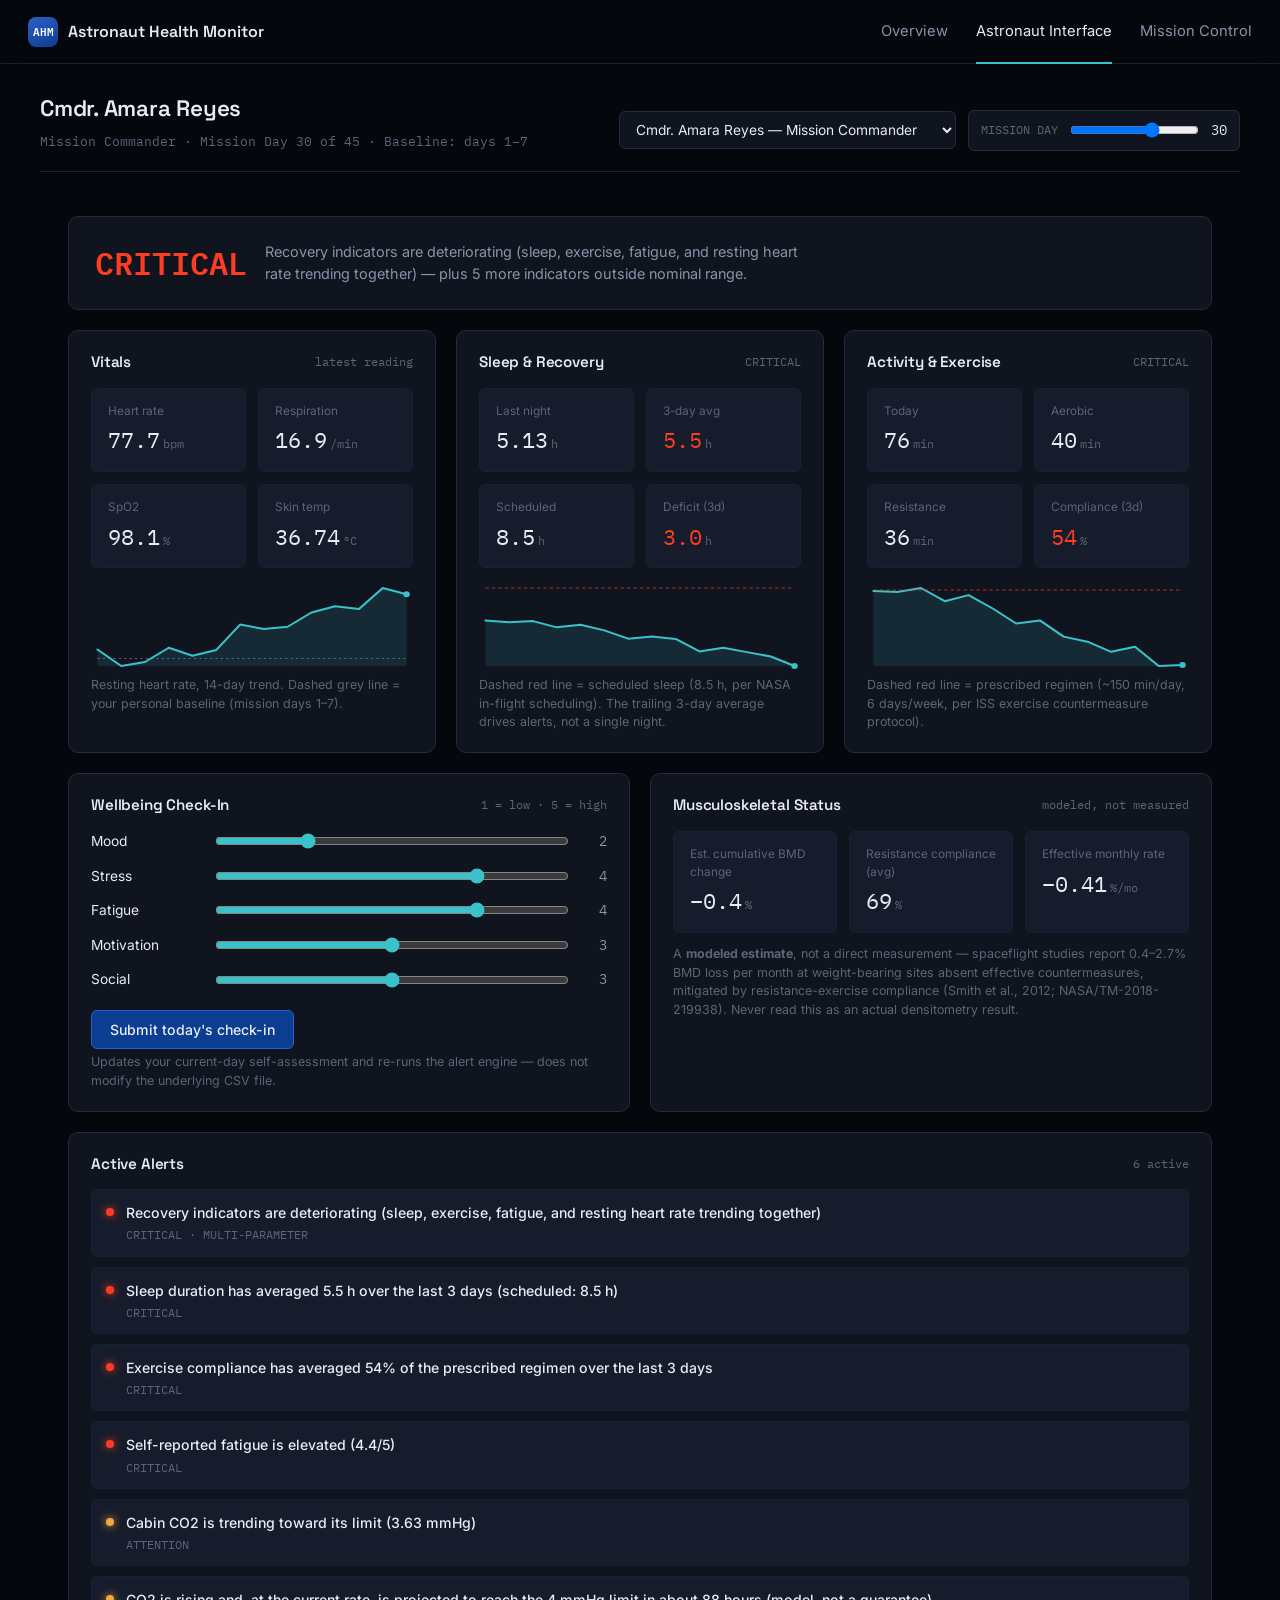
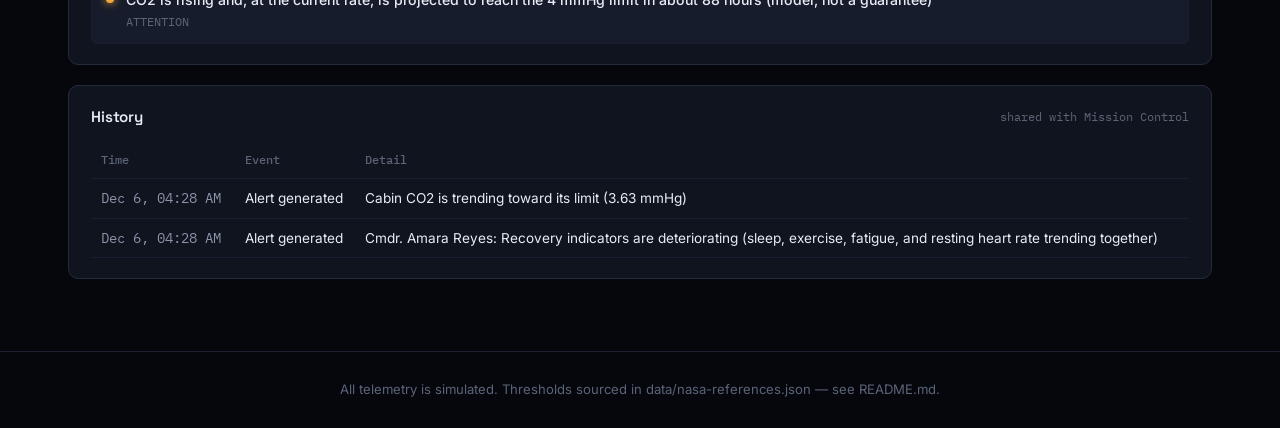
==== console.html @ 50127051 "initial commit" ====
<!DOCTYPE html>
<html lang="en">
<head>
<meta charset="UTF-8" />
<meta name="viewport" content="width=device-width, initial-scale=1.0" />
<title>Astronaut Health Monitor — Console</title>
<link rel="stylesheet" href="assets/css/theme.css" />
<link rel="stylesheet" href="assets/css/pages.css" />
<style>
  .app-view { display: none; }
  .app-view.is-active { display: block; }
</style>
</head>
<body>

<nav class="site-nav">
  <div class="site-nav__brand">
    <span class="site-nav__mark">AHM</span>
    <span>Astronaut Health Monitor</span>
  </div>
  <button class="site-nav__toggle" aria-label="Toggle menu">
    <span></span><span></span><span></span>
  </button>
  <div class="site-nav__links">
    <a href="index.html" data-page="home">Overview</a>
    <a href="#astronaut" data-page="astronaut" data-view="astronaut">Astronaut Interface</a>
    <a href="#mission-control" data-page="mission-control" data-view="mission-control">Mission Control</a>
  </div>
</nav>

<!-- ==================================================================
     ASTRONAUT VIEW
     ================================================================== -->
<div id="view-astronaut" class="app-view">

  <header class="dash-header">
    <div class="dash-titlebar">
      <div>
        <h1 id="a-title">Astronaut Dashboard</h1>
        <div class="subtitle" id="a-subtitle">Loading telemetry…</div>
      </div>
      <div class="dash-controls">
        <select id="a-crew-select" class="select" aria-label="Select crew member"></select>
        <label class="select" style="display:flex; align-items:center; gap:10px;">
          <span class="mono" style="font-size:0.76rem; color:var(--text-faint);">MISSION DAY</span>
          <input type="range" id="a-day-slider" min="1" max="45" value="30" />
          <span class="mono" id="a-day-value" style="min-width:2ch;">30</span>
        </label>
      </div>
    </div>
  </header>

  <main class="dash-body">
    <div id="a-incoming-message-slot"></div>

    <div class="panel status-banner" id="a-status-banner">
      <div><div class="status-banner__code" id="a-status-code">—</div></div>
      <div class="status-banner__desc" id="a-status-desc">Loading…</div>
    </div>

    <div class="grid-3">
      <div class="panel card">
        <div class="card__head"><h3>Vitals</h3><span class="hint">latest reading</span></div>
        <div class="metric-grid" id="a-vitals-grid"></div>
        <div class="chart-wrap" id="a-hr-chart" style="margin-top:14px;"></div>
        <div class="footnote">Resting heart rate, 14-day trend. Dashed grey line = your personal baseline (mission days 1–7).</div>
      </div>

      <div class="panel card">
        <div class="card__head"><h3>Sleep &amp; Recovery</h3><span class="hint" id="a-sleep-hint"></span></div>
        <div class="metric-grid" id="a-sleep-grid"></div>
        <div class="chart-wrap" id="a-sleep-chart" style="margin-top:14px;"></div>
        <div class="footnote" id="a-sleep-footnote"></div>
      </div>

      <div class="panel card">
        <div class="card__head"><h3>Activity &amp; Exercise</h3><span class="hint" id="a-exercise-hint"></span></div>
        <div class="metric-grid" id="a-exercise-grid"></div>
        <div class="chart-wrap" id="a-exercise-chart" style="margin-top:14px;"></div>
        <div class="footnote" id="a-exercise-footnote"></div>
      </div>
    </div>

    <div class="grid-2">
      <div class="panel card">
        <div class="card__head"><h3>Wellbeing Check-In</h3><span class="hint">1 = low · 5 = high</span></div>
        <div id="a-wellbeing-sliders"></div>
        <button class="btn btn--primary" id="a-submit-wellbeing" style="margin-top:6px;">Submit today's check-in</button>
        <div class="footnote">Updates your current-day self-assessment and re-runs the alert engine — does not modify the underlying CSV file.</div>
      </div>

      <div class="panel card">
        <div class="card__head"><h3>Musculoskeletal Status</h3><span class="hint">modeled, not measured</span></div>
        <div id="a-musculoskeletal-panel"></div>
      </div>
    </div>

    <div class="panel card">
      <div class="card__head"><h3>Active Alerts</h3><span class="hint" id="a-alerts-hint"></span></div>
      <div class="alert-list" id="a-alerts-list"></div>
    </div>

    <div class="panel card">
      <div class="card__head"><h3>History</h3><span class="hint">shared with Mission Control</span></div>
      <div style="overflow-x:auto;">
        <table class="log-table" id="a-history">
          <thead><tr><th>Time</th><th>Event</th><th>Detail</th></tr></thead>
          <tbody></tbody>
        </table>
      </div>
    </div>
  </main>
</div>

<!-- ==================================================================
     MISSION CONTROL VIEW
     ================================================================== -->
<div id="view-mission-control" class="app-view">

  <header class="dash-header">
    <div class="dash-titlebar">
      <div>
        <h1>Mission Control</h1>
        <div class="subtitle" id="m-subtitle">Loading telemetry…</div>
      </div>
      <div class="dash-controls">
        <label class="select" style="display:flex; align-items:center; gap:10px;">
          <span class="mono" style="font-size:0.76rem; color:var(--text-faint);">MISSION DAY</span>
          <input type="range" id="m-day-slider" min="1" max="45" value="30" />
          <span class="mono" id="m-day-value" style="min-width:2ch;">30</span>
        </label>
      </div>
    </div>
  </header>

  <main class="dash-body">
    <div class="panel status-banner" id="m-status-banner">
      <div><div class="status-banner__code" id="m-status-code">—</div></div>
      <div class="status-banner__desc" id="m-status-desc">Loading…</div>
    </div>

    <div class="grid-2">
      <div class="panel card">
        <div class="card__head"><h3>Crew Status</h3><span class="hint">tap to inspect</span></div>
        <div class="crew-roster" id="m-crew-roster"></div>
      </div>

      <div class="panel card">
        <div class="card__head"><h3>Life Support &amp; Environment</h3><span class="hint">station-wide</span></div>
        <div class="metric-grid" id="m-env-grid"></div>
        <div class="chart-wrap" id="m-co2-chart" style="margin-top:14px;"></div>
        <div class="footnote" id="m-env-footnote"></div>
      </div>
    </div>

    <div class="panel card">
      <div class="card__head">
        <h3 id="m-crew-detail-name">Crew detail</h3>
        <span class="hint" id="m-crew-detail-role"></span>
      </div>
      <div class="grid-3" id="m-crew-detail-grids"></div>
    </div>

    <div class="grid-2">
      <div class="panel card">
        <div class="card__head"><h3>Active Alerts</h3><span class="hint" id="m-alerts-hint"></span></div>
        <div class="alert-list" id="m-alerts-list"></div>
      </div>

      <div class="panel card composer">
        <div class="card__head"><h3>Send Recommendation</h3><span class="hint">to selected crew member</span></div>
        <div class="template-row" id="m-template-chips"></div>
        <textarea id="m-message-text" placeholder="Recommended action…"></textarea>
        <button class="btn btn--primary" id="m-send-message" style="margin-top:12px;">Send to astronaut</button>
        <div class="footnote">Recorded in History and delivered to the astronaut's dashboard for acknowledgement.</div>
      </div>
    </div>

    <div class="panel card">
      <div class="card__head"><h3>Mission History</h3><span class="hint">all crew &amp; environment events</span></div>
      <div style="overflow-x:auto;">
        <table class="log-table" id="m-history">
          <thead><tr><th>Time</th><th>Event</th><th>Detail</th></tr></thead>
          <tbody></tbody>
        </table>
      </div>
    </div>
  </main>
</div>

<footer class="site-footer">
  All telemetry is simulated. Thresholds sourced in data/nasa-references.json — see README.md.
</footer>

<script src="data/data.js"></script>
<script src="assets/js/common.js"></script>
<script src="assets/js/charts.js"></script>
<script src="assets/js/app.js"></script>
</body>
</html>
---- assets/css/theme.css ----
/* ==========================================================================
   theme.css — shared design tokens, base elements, and the site nav.
   Loaded on every page. Page-specific layout lives in pages.css.
   ========================================================================== */

@import url('https://fonts.googleapis.com/css2?family=Space+Grotesk:wght@400;500;600;700&family=IBM+Plex+Mono:wght@400;500;600&family=Inter:wght@400;500;600&display=swap');

:root {
  /* Surfaces */
  --bg: #05070d;
  --bg-hero: radial-gradient(ellipse 120% 80% at 50% -20%, #0b1530 0%, #05070d 55%);
  --panel: #10141f;
  --panel-alt: #161c2b;
  --panel-raised: #1b2233;
  --border: #232b3d;
  --border-soft: #1a2032;

  /* Text */
  --text: #e7ecf5;
  --text-dim: #8a93a8;
  --text-faint: #5c6478;

  /* Brand — drawn from the NASA insignia palette */
  --nasa-blue: #0b3d91;
  --nasa-blue-bright: #2e5fc7;
  --nasa-red: #fc3d21;

  /* Status system (used everywhere: dashboards, alerts, badges) */
  --status-nominal: #39c2c9;
  --status-nominal-dim: #163338;
  --status-attention: #f2a93b;
  --status-attention-dim: #3a2c11;
  --status-critical: #fc3d21;
  --status-critical-dim: #3a1410;

  /* Type */
  --font-display: 'Space Grotesk', system-ui, sans-serif;
  --font-mono: 'IBM Plex Mono', ui-monospace, monospace;
  --font-body: 'Inter', system-ui, sans-serif;

  --radius: 10px;
  --radius-sm: 6px;
  --nav-height: 64px;
}

* { box-sizing: border-box; }

html {
  scroll-behavior: smooth;
}

body {
  margin: 0;
  background: var(--bg);
  color: var(--text);
  font-family: var(--font-body);
  line-height: 1.5;
  -webkit-font-smoothing: antialiased;
}

h1, h2, h3, h4 {
  font-family: var(--font-display);
  font-weight: 600;
  margin: 0;
  letter-spacing: -0.01em;
}

p { margin: 0 0 0.75em; color: var(--text-dim); }

a {
  color: inherit;
  text-decoration: none;
}

button, select, input {
  font-family: inherit;
  color: inherit;
}

.mono { font-family: var(--font-mono); }

/* --------------------------------------------------------------------------
   Nav — logo left, links right (collapses to a hamburger under 760px)
   -------------------------------------------------------------------------- */

.site-nav {
  position: sticky;
  top: 0;
  z-index: 100;
  height: var(--nav-height);
  display: flex;
  align-items: center;
  justify-content: space-between;
  padding: 0 28px;
  background: rgba(5, 7, 13, 0.86);
  backdrop-filter: blur(10px);
  border-bottom: 1px solid var(--border-soft);
}

.site-nav__brand {
  display: flex;
  align-items: center;
  gap: 10px;
  font-family: var(--font-display);
  font-weight: 600;
  font-size: 1rem;
  white-space: nowrap;
}

.site-nav__mark {
  width: 30px;
  height: 30px;
  border-radius: 8px;
  display: grid;
  place-items: center;
  background: linear-gradient(155deg, var(--nasa-blue-bright), var(--nasa-blue));
  font-family: var(--font-mono);
  font-size: 0.7rem;
  font-weight: 600;
  color: #fff;
  flex-shrink: 0;
}

.site-nav__links {
  display: flex;
  align-items: center;
  gap: 28px;
}

.site-nav__links a {
  font-size: 0.92rem;
  color: var(--text-dim);
  transition: color 0.15s ease;
}

.site-nav__links a:hover,
.site-nav__links a[aria-current="page"] {
  color: var(--text);
}

.site-nav__links a[aria-current="page"] {
  position: relative;
}

.site-nav__links a[aria-current="page"]::after {
  content: '';
  position: absolute;
  left: 0; right: 0; bottom: -21px;
  height: 2px;
  background: var(--status-nominal);
}

.site-nav__toggle {
  display: none;
  width: 38px;
  height: 38px;
  border: 1px solid var(--border);
  border-radius: var(--radius-sm);
  background: var(--panel);
  cursor: pointer;
  align-items: center;
  justify-content: center;
  flex-direction: column;
  gap: 4px;
}

.site-nav__toggle span {
  display: block;
  width: 16px;
  height: 2px;
  background: var(--text);
}

@media (max-width: 760px) {
  .site-nav__toggle { display: flex; }

  .site-nav__links {
    position: absolute;
    top: var(--nav-height);
    left: 0; right: 0;
    flex-direction: column;
    align-items: flex-start;
    gap: 0;
    background: var(--panel);
    border-bottom: 1px solid var(--border);
    max-height: 0;
    overflow: hidden;
    transition: max-height 0.2s ease;
  }

  .site-nav__links.is-open {
    max-height: 320px;
  }

  .site-nav__links a {
    width: 100%;
    padding: 14px 28px;
    border-bottom: 1px solid var(--border-soft);
  }

  .site-nav__links a[aria-current="page"]::after { display: none; }
}

/* --------------------------------------------------------------------------
   Shared building blocks
   -------------------------------------------------------------------------- */

.panel {
  background: var(--panel);
  border: 1px solid var(--border);
  border-radius: var(--radius);
}

.pill {
  display: inline-flex;
  align-items: center;
  gap: 6px;
  padding: 4px 10px;
  border-radius: 999px;
  font-family: var(--font-mono);
  font-size: 0.72rem;
  font-weight: 600;
  border: 1px solid var(--border);
}

.pill--nominal  { color: var(--status-nominal);   background: var(--status-nominal-dim);   border-color: transparent; }
.pill--attention{ color: var(--status-attention); background: var(--status-attention-dim); border-color: transparent; }
.pill--critical { color: var(--status-critical);  background: var(--status-critical-dim);  border-color: transparent; }

.dot {
  width: 8px; height: 8px;
  border-radius: 50%;
  flex-shrink: 0;
}
.dot--nominal   { background: var(--status-nominal);   box-shadow: 0 0 8px var(--status-nominal); }
.dot--attention { background: var(--status-attention); box-shadow: 0 0 8px var(--status-attention); }
.dot--critical  { background: var(--status-critical);  box-shadow: 0 0 8px var(--status-critical); }

.btn {
  display: inline-flex;
  align-items: center;
  justify-content: center;
  gap: 8px;
  padding: 10px 18px;
  border-radius: var(--radius-sm);
  border: 1px solid var(--border);
  background: var(--panel-alt);
  color: var(--text);
  font-size: 0.88rem;
  font-weight: 500;
  cursor: pointer;
  transition: border-color 0.15s ease, background 0.15s ease;
}
.btn:hover { border-color: var(--text-faint); }
.btn:focus-visible, a:focus-visible, button:focus-visible, select:focus-visible {
  outline: 2px solid var(--status-nominal);
  outline-offset: 2px;
}

.btn--primary {
  background: var(--nasa-blue);
  border-color: var(--nasa-blue-bright);
}
.btn--primary:hover { background: var(--nasa-blue-bright); }

.btn--danger {
  background: var(--status-critical-dim);
  border-color: var(--status-critical);
  color: #ffd6cf;
}

.btn:disabled {
  opacity: 0.45;
  cursor: not-allowed;
}

.container {
  max-width: 1200px;
  margin: 0 auto;
  padding: 0 28px;
}

.site-footer {
  border-top: 1px solid var(--border-soft);
  padding: 28px;
  text-align: center;
  color: var(--text-faint);
  font-size: 0.82rem;
}

@media (prefers-reduced-motion: reduce) {
  * { transition: none !important; animation: none !important; }
}
---- assets/css/pages.css ----
/* ==========================================================================
   pages.css — landing hero + portal tiles, and dashboard layouts for the
   astronaut and mission-control views.
   ========================================================================== */

/* --------------------------------------------------------------------------
   Landing page
   -------------------------------------------------------------------------- */

.hero {
  background: var(--bg-hero);
  padding: 96px 28px 64px;
  border-bottom: 1px solid var(--border-soft);
  overflow: hidden;
  position: relative;
}

.hero__stars {
  position: absolute;
  inset: 0;
  background-image:
    radial-gradient(1px 1px at 20% 30%, #fff, transparent),
    radial-gradient(1px 1px at 65% 15%, #fff, transparent),
    radial-gradient(1.5px 1.5px at 80% 55%, #fff, transparent),
    radial-gradient(1px 1px at 40% 70%, #fff, transparent),
    radial-gradient(1px 1px at 92% 80%, #fff, transparent),
    radial-gradient(1.5px 1.5px at 12% 85%, #fff, transparent),
    radial-gradient(1px 1px at 55% 40%, #fff, transparent);
  opacity: 0.5;
  pointer-events: none;
}

.hero__inner {
  max-width: 1200px;
  margin: 0 auto;
  position: relative;
}

.hero__eyebrow {
  display: inline-flex;
  align-items: center;
  gap: 8px;
  font-family: var(--font-mono);
  font-size: 0.78rem;
  color: var(--status-nominal);
  margin-bottom: 22px;
}

.hero__title {
  font-size: clamp(2.1rem, 5vw, 3.6rem);
  line-height: 1.08;
  max-width: 16ch;
}

.hero__lede {
  margin-top: 22px;
  font-size: 1.05rem;
  max-width: 56ch;
  color: var(--text-dim);
}

.hero__meta {
  display: flex;
  flex-wrap: wrap;
  gap: 28px;
  margin-top: 40px;
  padding-top: 28px;
  border-top: 1px solid var(--border-soft);
}

.hero__meta-item {
  font-family: var(--font-mono);
}

.hero__meta-item .value {
  display: block;
  font-size: 1.3rem;
  color: var(--text);
}

.hero__meta-item .label {
  font-size: 0.74rem;
  color: var(--text-faint);
}

.portals {
  padding: 56px 28px 24px;
}

.portals__heading {
  max-width: 1200px;
  margin: 0 auto 28px;
}

.portals__heading h2 { font-size: 1.5rem; }

.portal-grid {
  max-width: 1200px;
  margin: 0 auto;
  display: grid;
  grid-template-columns: 1fr 1fr;
  gap: 20px;
}

@media (max-width: 820px) {
  .portal-grid { grid-template-columns: 1fr; }
}

.portal-card {
  display: block;
  padding: 32px;
  border-radius: 14px;
  border: 1px solid var(--border);
  background: linear-gradient(160deg, var(--panel-alt), var(--panel));
  position: relative;
  overflow: hidden;
  transition: border-color 0.18s ease, transform 0.18s ease;
}

.portal-card:hover {
  border-color: var(--text-faint);
  transform: translateY(-2px);
}

.portal-card__tag {
  font-family: var(--font-mono);
  font-size: 0.72rem;
  color: var(--text-faint);
}

.portal-card h3 {
  margin-top: 14px;
  font-size: 1.5rem;
}

.portal-card p { margin-top: 10px; }

.portal-card__cta {
  margin-top: 24px;
  display: inline-flex;
  align-items: center;
  gap: 8px;
  font-size: 0.9rem;
  color: var(--status-nominal);
}

.portal-card--astronaut .portal-card__tag { color: var(--status-nominal); }
.portal-card--mission .portal-card__tag { color: var(--nasa-blue-bright); }

.about-strip {
  max-width: 1200px;
  margin: 64px auto 0;
  padding: 0 0 64px;
  display: grid;
  grid-template-columns: 1fr 1.2fr;
  gap: 40px;
}

@media (max-width: 820px) {
  .about-strip { grid-template-columns: 1fr; padding: 0 28px 48px; }
}

.about-strip { padding-left: 28px; padding-right: 28px; }

.about-strip h2 { font-size: 1.3rem; margin-bottom: 14px; }

.workflow {
  font-family: var(--font-mono);
  font-size: 0.85rem;
  display: flex;
  flex-wrap: wrap;
  gap: 8px 6px;
  align-items: center;
  color: var(--text-dim);
}
.workflow span.step {
  padding: 5px 10px;
  border: 1px solid var(--border);
  border-radius: 6px;
  color: var(--text);
}
.workflow span.arrow { color: var(--text-faint); }

.source-list {
  list-style: none;
  margin: 0;
  padding: 0;
  display: grid;
  gap: 10px;
}
.source-list li {
  font-size: 0.88rem;
  padding-left: 16px;
  position: relative;
  color: var(--text-dim);
}
.source-list li::before {
  content: '';
  position: absolute;
  left: 0; top: 0.55em;
  width: 6px; height: 6px;
  border-radius: 50%;
  background: var(--nasa-blue-bright);
}

/* --------------------------------------------------------------------------
   Dashboards (shared shell)
   -------------------------------------------------------------------------- */

.dash-header {
  padding: 28px 28px 0;
}

.dash-titlebar {
  max-width: 1200px;
  margin: 0 auto;
  display: flex;
  align-items: flex-end;
  justify-content: space-between;
  flex-wrap: wrap;
  gap: 16px;
  padding-bottom: 20px;
  border-bottom: 1px solid var(--border-soft);
}

.dash-titlebar h1 { font-size: 1.4rem; }
.dash-titlebar .subtitle { font-family: var(--font-mono); font-size: 0.8rem; color: var(--text-faint); margin-top: 6px; }

.dash-controls {
  display: flex;
  align-items: center;
  gap: 12px;
  flex-wrap: wrap;
}

.select {
  padding: 9px 12px;
  border-radius: var(--radius-sm);
  border: 1px solid var(--border);
  background: var(--panel);
  font-size: 0.86rem;
}

.dash-body {
  max-width: 1200px;
  margin: 0 auto;
  padding: 24px 28px 72px;
  display: grid;
  gap: 20px;
}

.grid-2 { display: grid; grid-template-columns: 1fr 1fr; gap: 20px; }
.grid-3 { display: grid; grid-template-columns: repeat(3, 1fr); gap: 20px; }
@media (max-width: 900px) {
  .grid-2, .grid-3 { grid-template-columns: 1fr; }
}

.card {
  padding: 20px 22px;
}

.card__head {
  display: flex;
  align-items: center;
  justify-content: space-between;
  margin-bottom: 14px;
}

.card__head h3 { font-size: 0.95rem; }
.card__head .hint { font-size: 0.76rem; color: var(--text-faint); font-family: var(--font-mono); }

/* Status banner */
.status-banner {
  display: flex;
  align-items: center;
  gap: 18px;
  padding: 22px 26px;
}
.status-banner__code {
  font-family: var(--font-mono);
  font-size: 2rem;
  font-weight: 600;
}
.status-banner__code--nominal { color: var(--status-nominal); }
.status-banner__code--attention { color: var(--status-attention); }
.status-banner__code--critical { color: var(--status-critical); }

.status-banner__desc { color: var(--text-dim); font-size: 0.9rem; max-width: 60ch; }

/* Vitals grid of small metric tiles */
.metric-grid {
  display: grid;
  grid-template-columns: repeat(auto-fill, minmax(150px, 1fr));
  gap: 12px;
}

.metric {
  padding: 14px 16px;
  border-radius: var(--radius-sm);
  border: 1px solid var(--border-soft);
  background: var(--panel-alt);
}

.metric .label {
  font-size: 0.74rem;
  color: var(--text-faint);
  text-transform: none;
}

.metric .value {
  font-family: var(--font-mono);
  font-size: 1.35rem;
  margin-top: 4px;
}

.metric .unit {
  font-size: 0.78rem;
  color: var(--text-faint);
  margin-left: 3px;
}

.metric.is-attention .value { color: var(--status-attention); }
.metric.is-critical .value { color: var(--status-critical); }

/* Trend chart wrapper */
.chart-wrap {
  width: 100%;
  height: 90px;
}
.chart-wrap svg { width: 100%; height: 100%; display: block; }

/* Sliders (wellbeing self-assessment) */
.slider-row {
  display: grid;
  grid-template-columns: 110px 1fr 28px;
  align-items: center;
  gap: 12px;
  margin-bottom: 14px;
  font-size: 0.86rem;
}
.slider-row input[type="range"] {
  width: 100%;
  accent-color: var(--status-nominal);
}
.slider-row .val { font-family: var(--font-mono); text-align: right; color: var(--text-dim); }

/* Alerts list */
.alert-list { display: grid; gap: 10px; }
.alert-item {
  display: flex;
  gap: 12px;
  padding: 12px 14px;
  border-radius: var(--radius-sm);
  border: 1px solid var(--border-soft);
  background: var(--panel-alt);
}
.alert-item__body { flex: 1; }
.alert-item__title { font-size: 0.88rem; font-weight: 500; }
.alert-item__meta { font-family: var(--font-mono); font-size: 0.72rem; color: var(--text-faint); margin-top: 3px; }

/* History / event log table */
.log-table { width: 100%; border-collapse: collapse; font-size: 0.85rem; }
.log-table th, .log-table td {
  text-align: left;
  padding: 9px 10px;
  border-bottom: 1px solid var(--border-soft);
}
.log-table th { color: var(--text-faint); font-weight: 500; font-size: 0.74rem; font-family: var(--font-mono); }
.log-table td.mono { color: var(--text-dim); }

/* Crew roster (mission control) */
.crew-roster { display: grid; gap: 10px; }
.crew-card {
  display: flex;
  align-items: center;
  gap: 12px;
  padding: 12px 14px;
  border-radius: var(--radius-sm);
  border: 1px solid var(--border-soft);
  background: var(--panel-alt);
  cursor: pointer;
  text-align: left;
  width: 100%;
}
.crew-card.is-selected { border-color: var(--status-nominal); }
.crew-card__avatar {
  width: 36px; height: 36px;
  border-radius: 8px;
  display: grid; place-items: center;
  background: var(--panel-raised);
  font-family: var(--font-mono);
  font-size: 0.78rem;
  color: var(--text-dim);
  flex-shrink: 0;
}
.crew-card__name { font-size: 0.88rem; }
.crew-card__role { font-size: 0.74rem; color: var(--text-faint); }
.crew-card__status { margin-left: auto; }

/* Message composer */
.composer textarea {
  width: 100%;
  min-height: 80px;
  resize: vertical;
  background: var(--panel-alt);
  border: 1px solid var(--border);
  border-radius: var(--radius-sm);
  color: var(--text);
  padding: 10px 12px;
  font-size: 0.88rem;
  font-family: inherit;
}
.composer .template-row {
  display: flex;
  flex-wrap: wrap;
  gap: 8px;
  margin-bottom: 10px;
}
.template-chip {
  font-size: 0.76rem;
  padding: 5px 10px;
  border-radius: 999px;
  border: 1px solid var(--border);
  background: var(--panel);
  color: var(--text-dim);
  cursor: pointer;
}
.template-chip:hover { color: var(--text); border-color: var(--text-faint); }

/* Incoming message banner (astronaut view) */
.incoming-message {
  padding: 18px 20px;
  border-radius: var(--radius);
  border: 1px solid var(--nasa-blue-bright);
  background: linear-gradient(160deg, rgba(46,95,199,0.16), rgba(11,61,145,0.08));
}
.incoming-message__from {
  font-family: var(--font-mono);
  font-size: 0.74rem;
  color: var(--nasa-blue-bright);
  letter-spacing: 0.02em;
}
.incoming-message__body { margin: 10px 0 16px; font-size: 0.95rem; color: var(--text); }

.empty-state {
  padding: 24px;
  text-align: center;
  color: var(--text-faint);
  font-size: 0.86rem;
}

.footnote {
  font-size: 0.78rem;
  color: var(--text-faint);
  margin-top: 4px;
}
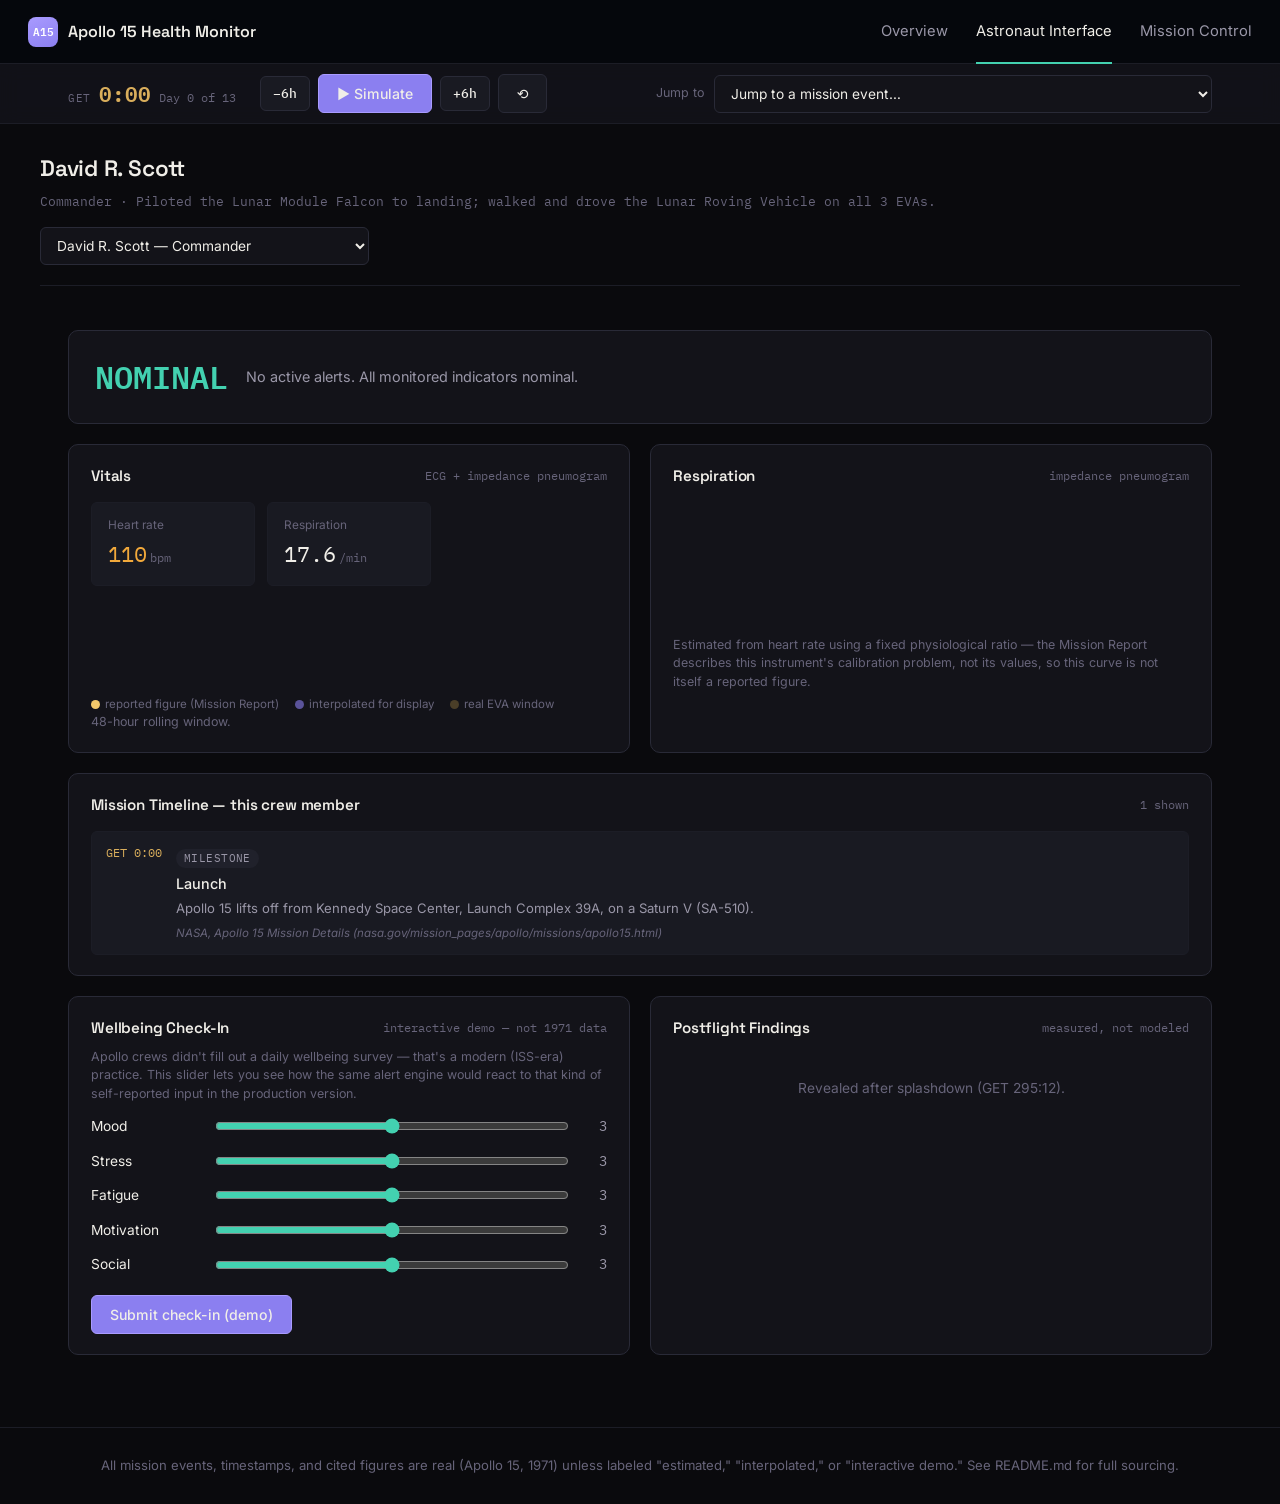
==== commit 218bfd7c: "Redesigned with real Apollo 15 data" ====
--- a/console.html
+++ b/console.html
@@ -3,7 +3,7 @@
 <head>
 <meta charset="UTF-8" />
 <meta name="viewport" content="width=device-width, initial-scale=1.0" />
-<title>Astronaut Health Monitor — Console</title>
+<title>Apollo 15 — Astronaut Health Monitor Console</title>
 <link rel="stylesheet" href="assets/css/theme.css" />
 <link rel="stylesheet" href="assets/css/pages.css" />
 <style>
@@ -15,8 +15,8 @@
 
 <nav class="site-nav">
   <div class="site-nav__brand">
-    <span class="site-nav__mark">AHM</span>
-    <span>Astronaut Health Monitor</span>
+    <span class="site-nav__mark">A15</span>
+    <span>Apollo 15 Health Monitor</span>
   </div>
   <button class="site-nav__toggle" aria-label="Toggle menu">
     <span></span><span></span><span></span>
@@ -29,6 +29,29 @@
 </nav>
 
 <!-- ==================================================================
+     SIMULATION CONTROL BAR — shared by both views
+     ================================================================== -->
+<div class="sim-bar">
+  <div class="sim-bar__inner">
+    <div class="sim-bar__get">
+      <span class="label">GET</span>
+      <span class="value mono" id="get-readout">0:00</span>
+      <span class="sublabel mono" id="get-day-readout">Day 0</span>
+    </div>
+    <div class="sim-bar__controls">
+      <button class="btn btn--icon" id="sim-back" title="Back 6 hours">−6h</button>
+      <button class="btn btn--primary" id="sim-play">▶ Simulate</button>
+      <button class="btn btn--icon" id="sim-fwd" title="Forward 6 hours">+6h</button>
+      <button class="btn" id="sim-reset" title="Reset to launch">⟲</button>
+    </div>
+    <div class="sim-bar__jump">
+      <span class="label">Jump to</span>
+      <select id="jump-select" class="select"></select>
+    </div>
+  </div>
+</div>
+
+<!-- ==================================================================
      ASTRONAUT VIEW
      ================================================================== -->
 <div id="view-astronaut" class="app-view">
@@ -37,15 +60,10 @@
     <div class="dash-titlebar">
       <div>
         <h1 id="a-title">Astronaut Dashboard</h1>
-        <div class="subtitle" id="a-subtitle">Loading telemetry…</div>
+        <div class="subtitle" id="a-subtitle">Loading mission data…</div>
       </div>
       <div class="dash-controls">
         <select id="a-crew-select" class="select" aria-label="Select crew member"></select>
-        <label class="select" style="display:flex; align-items:center; gap:10px;">
-          <span class="mono" style="font-size:0.76rem; color:var(--text-faint);">MISSION DAY</span>
-          <input type="range" id="a-day-slider" min="1" max="45" value="30" />
-          <span class="mono" id="a-day-value" style="min-width:2ch;">30</span>
-        </label>
       </div>
     </div>
   </header>
@@ -58,55 +76,37 @@
       <div class="status-banner__desc" id="a-status-desc">Loading…</div>
     </div>
 
-    <div class="grid-3">
+    <div class="grid-2">
       <div class="panel card">
-        <div class="card__head"><h3>Vitals</h3><span class="hint">latest reading</span></div>
+        <div class="card__head"><h3>Vitals</h3><span class="hint">ECG + impedance pneumogram</span></div>
         <div class="metric-grid" id="a-vitals-grid"></div>
         <div class="chart-wrap" id="a-hr-chart" style="margin-top:14px;"></div>
-        <div class="footnote">Resting heart rate, 14-day trend. Dashed grey line = your personal baseline (mission days 1–7).</div>
+        <div class="footnote" id="a-hr-footnote"></div>
       </div>
 
       <div class="panel card">
-        <div class="card__head"><h3>Sleep &amp; Recovery</h3><span class="hint" id="a-sleep-hint"></span></div>
-        <div class="metric-grid" id="a-sleep-grid"></div>
-        <div class="chart-wrap" id="a-sleep-chart" style="margin-top:14px;"></div>
-        <div class="footnote" id="a-sleep-footnote"></div>
+        <div class="card__head"><h3>Respiration</h3><span class="hint">impedance pneumogram</span></div>
+        <div class="chart-wrap" id="a-resp-chart" style="margin-top:6px; height:130px;"></div>
+        <div class="footnote">Estimated from heart rate using a fixed physiological ratio — the Mission Report describes this instrument's calibration problem, not its values, so this curve is not itself a reported figure.</div>
       </div>
+    </div>
 
-      <div class="panel card">
-        <div class="card__head"><h3>Activity &amp; Exercise</h3><span class="hint" id="a-exercise-hint"></span></div>
-        <div class="metric-grid" id="a-exercise-grid"></div>
-        <div class="chart-wrap" id="a-exercise-chart" style="margin-top:14px;"></div>
-        <div class="footnote" id="a-exercise-footnote"></div>
-      </div>
+    <div class="panel card">
+      <div class="card__head"><h3>Mission Timeline — this crew member</h3><span class="hint" id="a-timeline-hint"></span></div>
+      <div class="event-timeline" id="a-timeline"></div>
     </div>
 
     <div class="grid-2">
       <div class="panel card">
-        <div class="card__head"><h3>Wellbeing Check-In</h3><span class="hint">1 = low · 5 = high</span></div>
+        <div class="card__head"><h3>Wellbeing Check-In</h3><span class="hint">interactive demo — not 1971 data</span></div>
+        <p class="footnote" style="margin-top:-6px; margin-bottom:12px;">Apollo crews didn't fill out a daily wellbeing survey — that's a modern (ISS-era) practice. This slider lets you see how the same alert engine would react to that kind of self-reported input in the production version.</p>
         <div id="a-wellbeing-sliders"></div>
-        <button class="btn btn--primary" id="a-submit-wellbeing" style="margin-top:6px;">Submit today's check-in</button>
-        <div class="footnote">Updates your current-day self-assessment and re-runs the alert engine — does not modify the underlying CSV file.</div>
+        <button class="btn btn--primary" id="a-submit-wellbeing" style="margin-top:6px;">Submit check-in (demo)</button>
       </div>
 
       <div class="panel card">
-        <div class="card__head"><h3>Musculoskeletal Status</h3><span class="hint">modeled, not measured</span></div>
-        <div id="a-musculoskeletal-panel"></div>
-      </div>
-    </div>
-
-    <div class="panel card">
-      <div class="card__head"><h3>Active Alerts</h3><span class="hint" id="a-alerts-hint"></span></div>
-      <div class="alert-list" id="a-alerts-list"></div>
-    </div>
-
-    <div class="panel card">
-      <div class="card__head"><h3>History</h3><span class="hint">shared with Mission Control</span></div>
-      <div style="overflow-x:auto;">
-        <table class="log-table" id="a-history">
-          <thead><tr><th>Time</th><th>Event</th><th>Detail</th></tr></thead>
-          <tbody></tbody>
-        </table>
+        <div class="card__head"><h3>Postflight Findings</h3><span class="hint">measured, not modeled</span></div>
+        <div id="a-postflight-panel"><div class="empty-state">Revealed after splashdown (GET 295:12).</div></div>
       </div>
     </div>
   </main>
@@ -121,14 +121,7 @@
     <div class="dash-titlebar">
       <div>
         <h1>Mission Control</h1>
-        <div class="subtitle" id="m-subtitle">Loading telemetry…</div>
-      </div>
-      <div class="dash-controls">
-        <label class="select" style="display:flex; align-items:center; gap:10px;">
-          <span class="mono" style="font-size:0.76rem; color:var(--text-faint);">MISSION DAY</span>
-          <input type="range" id="m-day-slider" min="1" max="45" value="30" />
-          <span class="mono" id="m-day-value" style="min-width:2ch;">30</span>
-        </label>
+        <div class="subtitle" id="m-subtitle">Loading mission data…</div>
       </div>
     </div>
   </header>
@@ -146,9 +139,8 @@
       </div>
 
       <div class="panel card">
-        <div class="card__head"><h3>Life Support &amp; Environment</h3><span class="hint">station-wide</span></div>
+        <div class="card__head"><h3>Spacecraft Reference</h3><span class="hint">flown hardware, not modern ISS specs</span></div>
         <div class="metric-grid" id="m-env-grid"></div>
-        <div class="chart-wrap" id="m-co2-chart" style="margin-top:14px;"></div>
         <div class="footnote" id="m-env-footnote"></div>
       </div>
     </div>
@@ -158,7 +150,8 @@
         <h3 id="m-crew-detail-name">Crew detail</h3>
         <span class="hint" id="m-crew-detail-role"></span>
       </div>
-      <div class="grid-3" id="m-crew-detail-grids"></div>
+      <div class="chart-wrap" id="m-crew-hr-chart" style="height:110px;"></div>
+      <div class="metric-grid" id="m-crew-detail-grids" style="margin-top:14px;"></div>
     </div>
 
     <div class="grid-2">
@@ -168,19 +161,19 @@
       </div>
 
       <div class="panel card composer">
-        <div class="card__head"><h3>Send Recommendation</h3><span class="hint">to selected crew member</span></div>
+        <div class="card__head"><h3>Send Recommendation</h3><span class="hint">interactive demo</span></div>
+        <p class="footnote" style="margin-top:-6px; margin-bottom:10px;">This composer is a live demo of the acknowledge workflow. Where Mission Control's real, historical decisions are known (see the crew's Mission Timeline), they're shown as citations instead — not put in this box.</p>
         <div class="template-row" id="m-template-chips"></div>
         <textarea id="m-message-text" placeholder="Recommended action…"></textarea>
         <button class="btn btn--primary" id="m-send-message" style="margin-top:12px;">Send to astronaut</button>
-        <div class="footnote">Recorded in History and delivered to the astronaut's dashboard for acknowledgement.</div>
       </div>
     </div>
 
     <div class="panel card">
-      <div class="card__head"><h3>Mission History</h3><span class="hint">all crew &amp; environment events</span></div>
+      <div class="card__head"><h3>Mission History</h3><span class="hint">real record + interactive demo, labeled separately</span></div>
       <div style="overflow-x:auto;">
         <table class="log-table" id="m-history">
-          <thead><tr><th>Time</th><th>Event</th><th>Detail</th></tr></thead>
+          <thead><tr><th>GET / Time</th><th>Type</th><th>Event</th></tr></thead>
           <tbody></tbody>
         </table>
       </div>
@@ -189,7 +182,7 @@
 </div>
 
 <footer class="site-footer">
-  All telemetry is simulated. Thresholds sourced in data/nasa-references.json — see README.md.
+  All mission events, timestamps, and cited figures are real (Apollo 15, 1971) unless labeled "estimated," "interpolated," or "interactive demo." See README.md for full sourcing.
 </footer>
 
 <script src="data/data.js"></script>
--- a/assets/css/theme.css
+++ b/assets/css/theme.css
@@ -6,28 +6,30 @@
 @import url('https://fonts.googleapis.com/css2?family=Space+Grotesk:wght@400;500;600;700&family=IBM+Plex+Mono:wght@400;500;600&family=Inter:wght@400;500;600&display=swap');
 
 :root {
-  /* Surfaces */
-  --bg: #05070d;
-  --bg-hero: radial-gradient(ellipse 120% 80% at 50% -20%, #0b1530 0%, #05070d 55%);
-  --panel: #10141f;
-  --panel-alt: #161c2b;
-  --panel-raised: #1b2233;
-  --border: #232b3d;
-  --border-soft: #1a2032;
+  /* Surfaces — warm near-black, not cold blue-black */
+  --bg: #0a0a0d;
+  --bg-hero: radial-gradient(ellipse 120% 80% at 50% -20%, #1a1530 0%, #0a0a0d 55%);
+  --panel: #131319;
+  --panel-alt: #191a22;
+  --panel-raised: #20212b;
+  --border: #292a37;
+  --border-soft: #1c1d26;
 
   /* Text */
-  --text: #e7ecf5;
-  --text-dim: #8a93a8;
-  --text-faint: #5c6478;
-
-  /* Brand — drawn from the NASA insignia palette */
-  --nasa-blue: #0b3d91;
-  --nasa-blue-bright: #2e5fc7;
-  --nasa-red: #fc3d21;
+  --text: #f0eee8;
+  --text-dim: #9a97a8;
+  --text-faint: #67647a;
+
+  /* Brand accent — violet primary (interactive chrome), gold secondary
+     (marks real, cited historical data points throughout the app) */
+  --accent: #8b7ff0;
+  --accent-bright: #a99bff;
+  --gold: #d9ae5c;
+  --gold-dim: #3a2f18;
 
   /* Status system (used everywhere: dashboards, alerts, badges) */
-  --status-nominal: #39c2c9;
-  --status-nominal-dim: #163338;
+  --status-nominal: #43d1b0;
+  --status-nominal-dim: #163332;
   --status-attention: #f2a93b;
   --status-attention-dim: #3a2c11;
   --status-critical: #fc3d21;
@@ -113,7 +115,7 @@
   border-radius: 8px;
   display: grid;
   place-items: center;
-  background: linear-gradient(155deg, var(--nasa-blue-bright), var(--nasa-blue));
+  background: linear-gradient(155deg, var(--accent-bright), var(--accent));
   font-family: var(--font-mono);
   font-size: 0.7rem;
   font-weight: 600;
@@ -258,10 +260,10 @@
 }
 
 .btn--primary {
-  background: var(--nasa-blue);
-  border-color: var(--nasa-blue-bright);
-}
-.btn--primary:hover { background: var(--nasa-blue-bright); }
+  background: var(--accent);
+  border-color: var(--accent-bright);
+}
+.btn--primary:hover { background: var(--accent-bright); }
 
 .btn--danger {
   background: var(--status-critical-dim);
@@ -291,3 +293,145 @@
 @media (prefers-reduced-motion: reduce) {
   * { transition: none !important; animation: none !important; }
 }
+
+/* --------------------------------------------------------------------------
+   Simulation control bar (shared across both views)
+   -------------------------------------------------------------------------- */
+
+.sim-bar {
+  position: sticky;
+  top: var(--nav-height);
+  z-index: 90;
+  background: rgba(19, 19, 25, 0.92);
+  backdrop-filter: blur(10px);
+  border-bottom: 1px solid var(--border-soft);
+}
+
+.sim-bar__inner {
+  max-width: 1200px;
+  margin: 0 auto;
+  padding: 10px 28px;
+  display: flex;
+  align-items: center;
+  gap: 24px;
+  flex-wrap: wrap;
+}
+
+.sim-bar__get {
+  display: flex;
+  align-items: baseline;
+  gap: 8px;
+}
+.sim-bar__get .label {
+  font-family: var(--font-mono);
+  font-size: 0.7rem;
+  color: var(--text-faint);
+  letter-spacing: 0.05em;
+}
+.sim-bar__get .value {
+  font-family: var(--font-mono);
+  font-size: 1.3rem;
+  font-weight: 600;
+  color: var(--gold);
+}
+.sim-bar__get .sublabel {
+  font-size: 0.76rem;
+  color: var(--text-faint);
+}
+
+.sim-bar__controls {
+  display: flex;
+  align-items: center;
+  gap: 8px;
+}
+
+.sim-bar__jump {
+  display: flex;
+  align-items: center;
+  gap: 10px;
+  margin-left: auto;
+}
+.sim-bar__jump .label {
+  font-size: 0.78rem;
+  color: var(--text-faint);
+  white-space: nowrap;
+}
+
+.btn--icon {
+  padding: 8px 12px;
+  font-family: var(--font-mono);
+  font-size: 0.82rem;
+}
+
+@media (max-width: 760px) {
+  .sim-bar__inner { gap: 12px; }
+  .sim-bar__jump { margin-left: 0; width: 100%; }
+  .sim-bar__jump select { flex: 1; }
+}
+
+/* --------------------------------------------------------------------------
+   Real-event timeline (astronaut view "Mission Timeline" card)
+   -------------------------------------------------------------------------- */
+
+.event-timeline {
+  display: grid;
+  gap: 10px;
+  max-height: 420px;
+  overflow-y: auto;
+}
+
+.event-item {
+  display: flex;
+  gap: 14px;
+  padding: 12px 14px;
+  border-radius: var(--radius-sm);
+  border: 1px solid var(--border-soft);
+  background: var(--panel-alt);
+}
+
+.event-item__get {
+  font-family: var(--font-mono);
+  font-size: 0.76rem;
+  color: var(--gold);
+  white-space: nowrap;
+  min-width: 4.5em;
+}
+
+.event-item__body { flex: 1; }
+.event-item__title { font-size: 0.9rem; font-weight: 500; }
+.event-item__detail { font-size: 0.82rem; color: var(--text-dim); margin-top: 4px; }
+.event-item__source { font-size: 0.72rem; color: var(--text-faint); margin-top: 6px; font-style: italic; }
+
+.event-tag {
+  display: inline-block;
+  font-family: var(--font-mono);
+  font-size: 0.66rem;
+  padding: 2px 8px;
+  border-radius: 999px;
+  margin-bottom: 5px;
+  text-transform: uppercase;
+  letter-spacing: 0.04em;
+}
+.event-tag--milestone { background: var(--panel-raised); color: var(--text-dim); }
+.event-tag--eva { background: var(--gold-dim); color: var(--gold); }
+.event-tag--medical { background: var(--status-critical-dim); color: var(--status-critical); }
+.event-tag--mission-control-decision { background: var(--status-attention-dim); color: var(--status-attention); }
+.event-tag--sleep { background: var(--panel-raised); color: var(--accent-bright); }
+.event-tag--postflight { background: var(--status-nominal-dim); color: var(--status-nominal); }
+.event-tag--demo { background: var(--panel-raised); color: var(--accent-bright); }
+
+.chart-legend {
+  display: flex;
+  gap: 16px;
+  font-size: 0.72rem;
+  color: var(--text-faint);
+  margin-top: 6px;
+  flex-wrap: wrap;
+}
+.chart-legend .swatch {
+  display: inline-block;
+  width: 9px; height: 9px;
+  border-radius: 50%;
+  margin-right: 5px;
+  vertical-align: middle;
+}
--- a/assets/css/pages.css
+++ b/assets/css/pages.css
@@ -145,7 +145,7 @@
 }
 
 .portal-card--astronaut .portal-card__tag { color: var(--status-nominal); }
-.portal-card--mission .portal-card__tag { color: var(--nasa-blue-bright); }
+.portal-card--mission .portal-card__tag { color: var(--accent-bright); }
 
 .about-strip {
   max-width: 1200px;
@@ -200,7 +200,7 @@
   left: 0; top: 0.55em;
   width: 6px; height: 6px;
   border-radius: 50%;
-  background: var(--nasa-blue-bright);
+  background: var(--accent-bright);
 }
 
 /* --------------------------------------------------------------------------
@@ -431,13 +431,13 @@
 .incoming-message {
   padding: 18px 20px;
   border-radius: var(--radius);
-  border: 1px solid var(--nasa-blue-bright);
+  border: 1px solid var(--accent-bright);
   background: linear-gradient(160deg, rgba(46,95,199,0.16), rgba(11,61,145,0.08));
 }
 .incoming-message__from {
   font-family: var(--font-mono);
   font-size: 0.74rem;
-  color: var(--nasa-blue-bright);
+  color: var(--accent-bright);
   letter-spacing: 0.02em;
 }
 .incoming-message__body { margin: 10px 0 16px; font-size: 0.95rem; color: var(--text); }
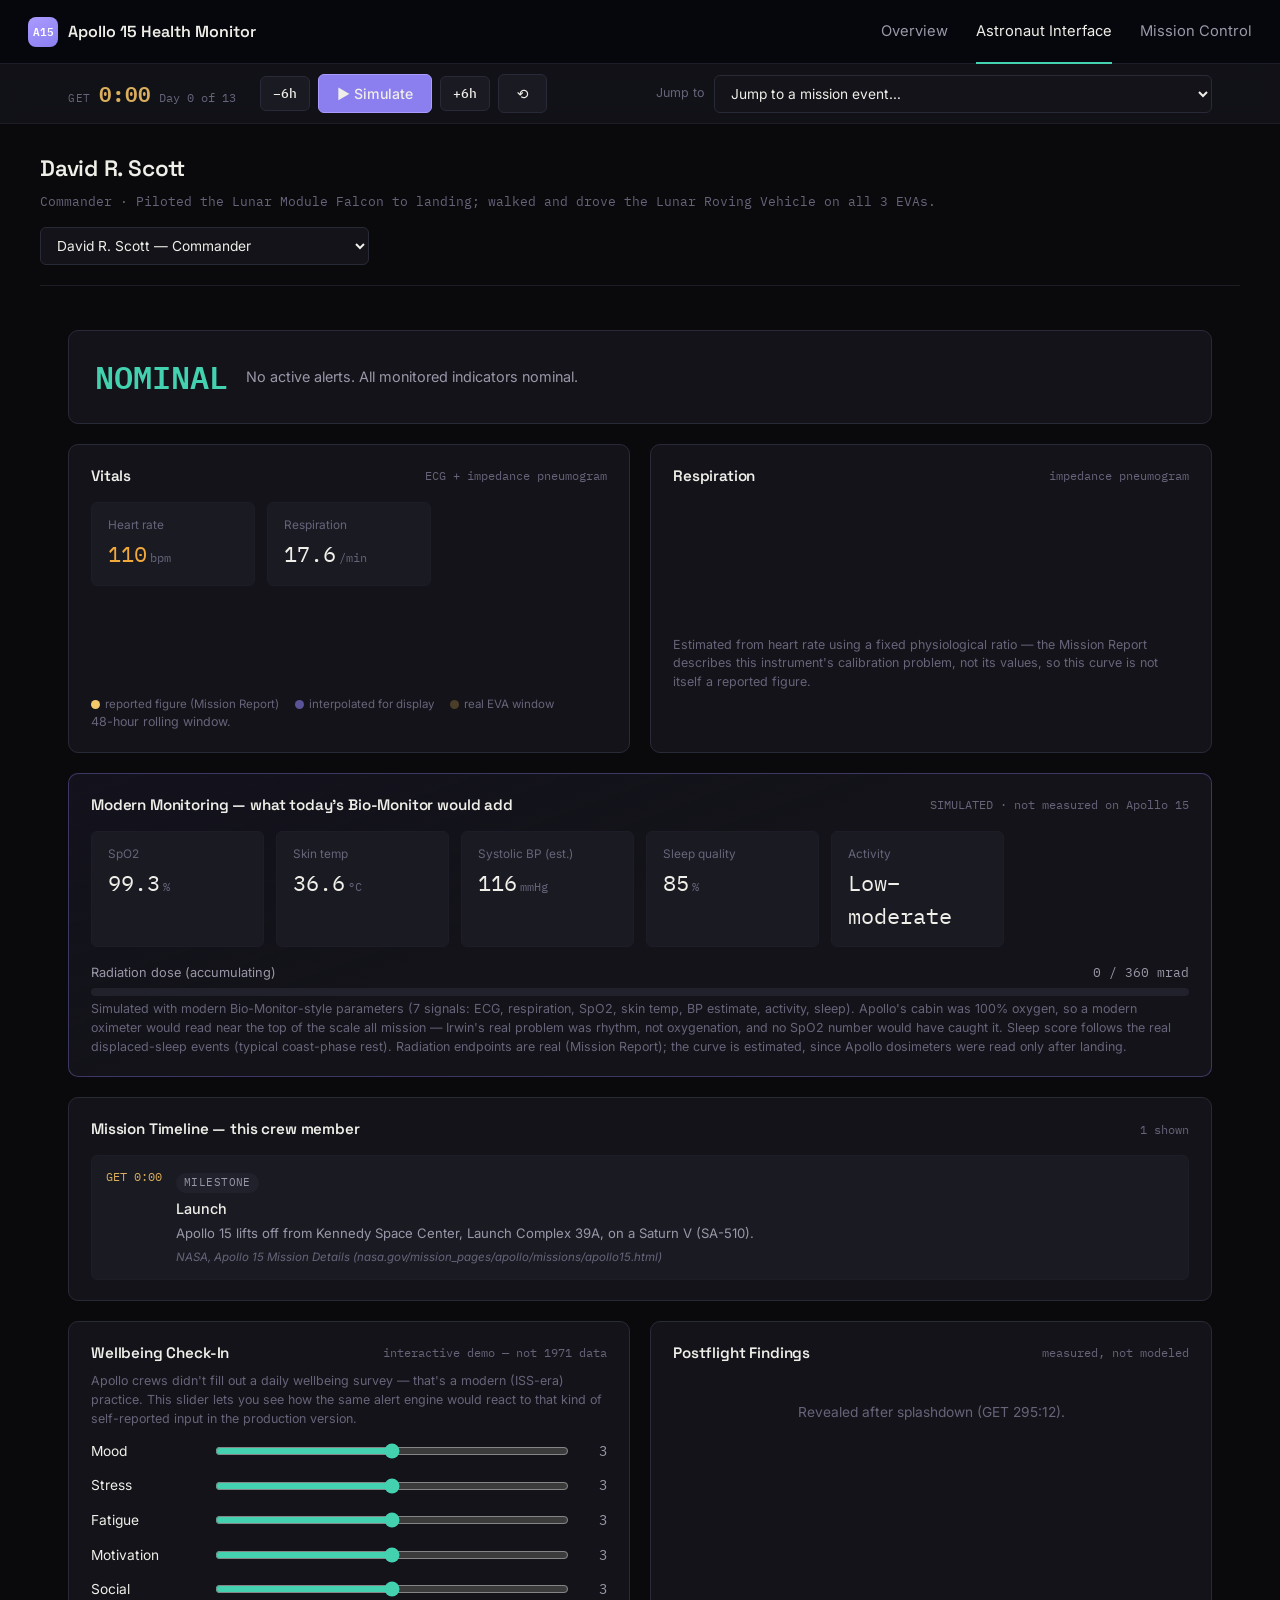
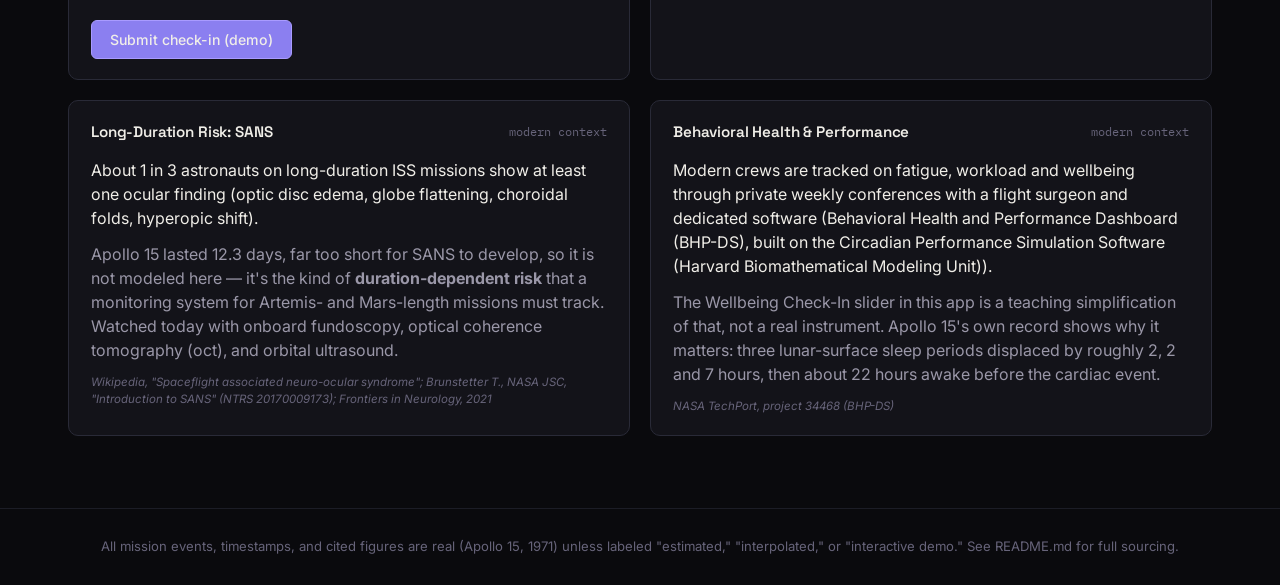
==== commit 715187ea: "Polished UI V1" ====
--- a/console.html
+++ b/console.html
@@ -28,9 +28,7 @@
   </div>
 </nav>
 
-<!-- ==================================================================
-     SIMULATION CONTROL BAR — shared by both views
-     ================================================================== -->
+<!-- SIMULATION CONTROL BAR — shared by both views -->
 <div class="sim-bar">
   <div class="sim-bar__inner">
     <div class="sim-bar__get">
@@ -51,9 +49,7 @@
   </div>
 </div>
 
-<!-- ==================================================================
-     ASTRONAUT VIEW
-     ================================================================== -->
+<!-- ASTRONAUT VIEW -->
 <div id="view-astronaut" class="app-view">
 
   <header class="dash-header">
@@ -91,6 +87,13 @@
       </div>
     </div>
 
+    <div class="panel card card--modern">
+      <div class="card__head"><h3>Modern Monitoring — what today's Bio-Monitor would add</h3><span class="hint">SIMULATED · not measured on Apollo 15</span></div>
+      <div class="metric-grid" id="a-modern-grid"></div>
+      <div class="dose-bar" id="a-dose-bar"></div>
+      <div class="footnote" id="a-modern-footnote"></div>
+    </div>
+
     <div class="panel card">
       <div class="card__head"><h3>Mission Timeline — this crew member</h3><span class="hint" id="a-timeline-hint"></span></div>
       <div class="event-timeline" id="a-timeline"></div>
@@ -109,12 +112,21 @@
         <div id="a-postflight-panel"><div class="empty-state">Revealed after splashdown (GET 295:12).</div></div>
       </div>
     </div>
+
+    <div class="grid-2">
+      <div class="panel card">
+        <div class="card__head"><h3>Long-Duration Risk: SANS</h3><span class="hint">modern context</span></div>
+        <div id="a-sans-panel"></div>
+      </div>
+      <div class="panel card">
+        <div class="card__head"><h3>Behavioral Health &amp; Performance</h3><span class="hint">modern context</span></div>
+        <div id="a-bhp-panel"></div>
+      </div>
+    </div>
   </main>
 </div>
 
-<!-- ==================================================================
-     MISSION CONTROL VIEW
-     ================================================================== -->
+<!-- MISSION CONTROL VIEW -->
 <div id="view-mission-control" class="app-view">
 
   <header class="dash-header">
@@ -166,6 +178,28 @@
         <div class="template-row" id="m-template-chips"></div>
         <textarea id="m-message-text" placeholder="Recommended action…"></textarea>
         <button class="btn btn--primary" id="m-send-message" style="margin-top:12px;">Send to astronaut</button>
+      </div>
+    </div>
+
+    <div class="grid-2">
+      <div class="panel card card--modern">
+        <div class="card__head"><h3>Then vs. Now — parameters monitored</h3><span class="hint">Apollo 15 (1971) vs. CSA Bio-Monitor (ISS today)</span></div>
+        <div style="overflow-x:auto;">
+          <table class="log-table" id="m-then-now">
+            <thead><tr><th>Parameter</th><th>Apollo 15</th><th>Today</th></tr></thead>
+            <tbody></tbody>
+          </table>
+        </div>
+      </div>
+
+      <div class="panel card card--modern">
+        <div class="card__head"><h3>Cabin CO2 Explorer</h3><span class="hint">modern ISS operational bands</span></div>
+        <div class="slider-row" style="grid-template-columns: 1fr 70px;">
+          <input type="range" id="m-co2-slider" min="0" max="6" step="0.1" value="2.0" />
+          <span class="val mono" id="m-co2-value">2.0 mmHg</span>
+        </div>
+        <div class="co2-effect" id="m-co2-effect"></div>
+        <div class="footnote" id="m-co2-footnote"></div>
       </div>
     </div>
 
--- a/assets/css/pages.css
+++ b/assets/css/pages.css
@@ -454,3 +454,38 @@
   color: var(--text-faint);
   margin-top: 4px;
 }
+
+/* --------------------------------------------------------------------------
+   Modern-monitoring components (clearly distinct from the 1971 record)
+   -------------------------------------------------------------------------- */
+
+.card--modern {
+  border-color: rgba(139, 127, 240, 0.35);
+  background: linear-gradient(160deg, rgba(139, 127, 240, 0.07), var(--panel) 45%);
+}
+
+.dose-bar { margin-top: 16px; }
+.dose-bar__head {
+  display: flex;
+  justify-content: space-between;
+  font-size: 0.8rem;
+  color: var(--text-dim);
+  margin-bottom: 6px;
+}
+.dose-bar__track {
+  height: 8px;
+  border-radius: 999px;
+  background: var(--panel-raised);
+  overflow: hidden;
+}
+.dose-bar__fill {
+  height: 100%;
+  background: linear-gradient(90deg, var(--accent), var(--gold));
+  border-radius: 999px;
+  transition: width 0.2s linear;
+}
+
+.co2-effect { margin: 6px 0 12px; font-size: 0.9rem; min-height: 2.4em; }
+
+.cell-none { color: var(--text-faint); }
+.cell-now { color: var(--status-nominal); }
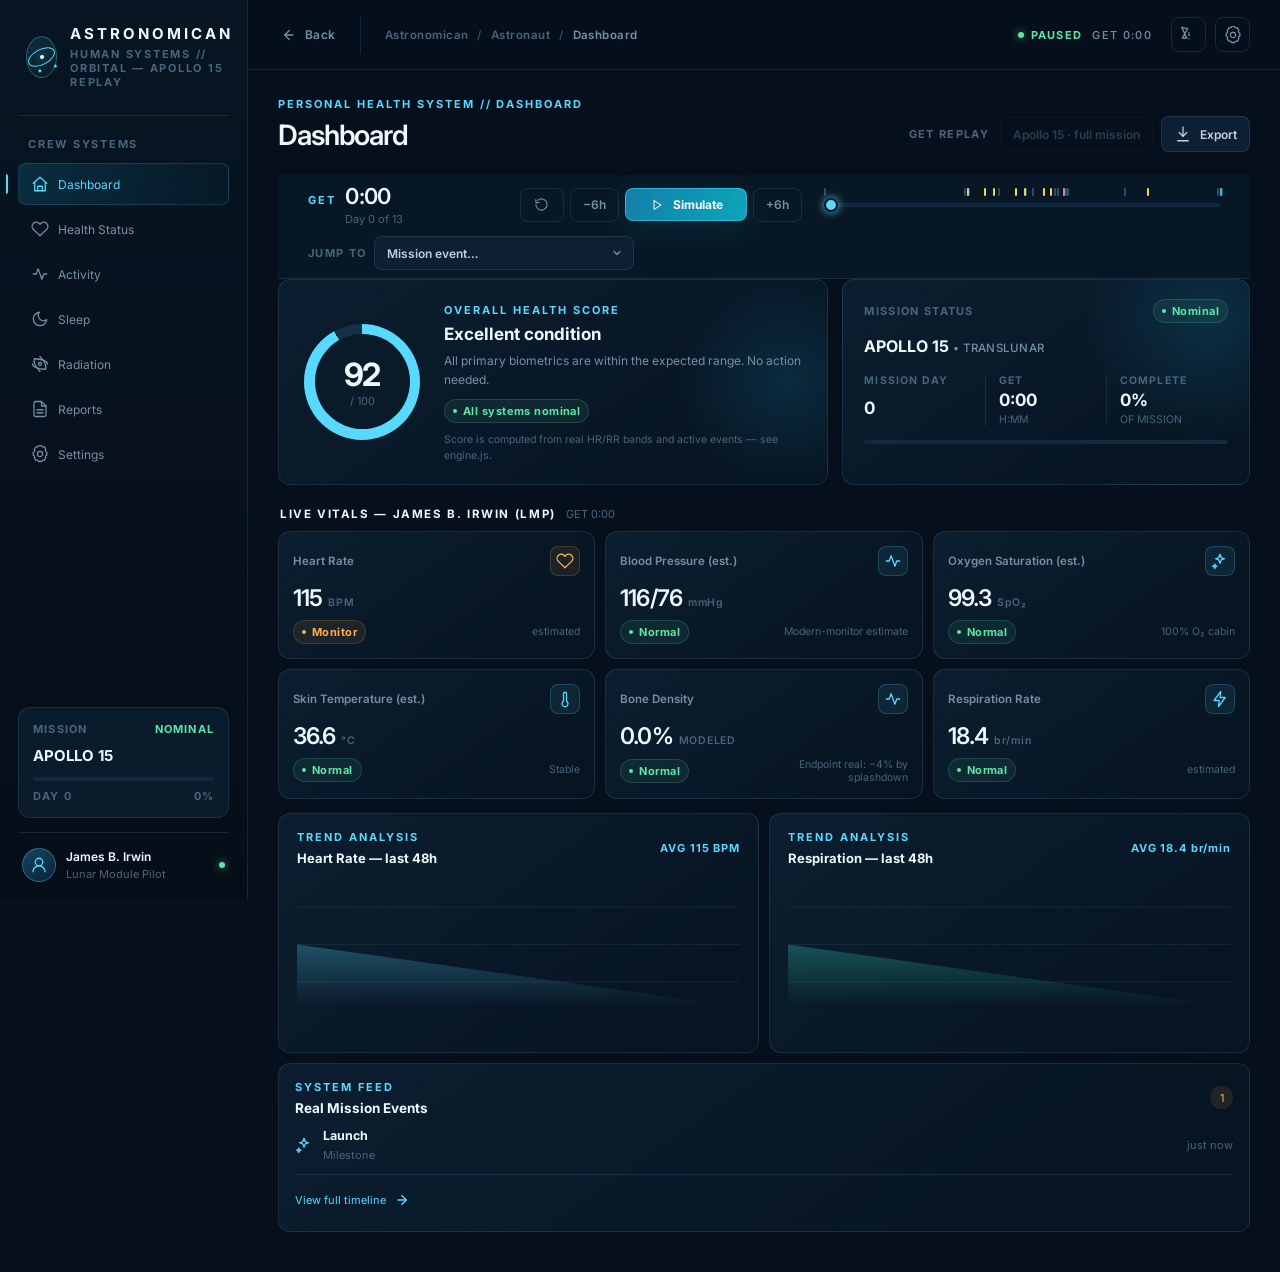
==== commit 25b9a39b: "Implimented New UI" ====
--- a/console.html
+++ b/console.html
@@ -2,226 +2,16 @@
 <html lang="en">
 <head>
 <meta charset="UTF-8" />
-<meta name="viewport" content="width=device-width, initial-scale=1.0" />
-<title>Apollo 15 — Astronaut Health Monitor Console</title>
-<link rel="stylesheet" href="assets/css/theme.css" />
-<link rel="stylesheet" href="assets/css/pages.css" />
-<style>
-  .app-view { display: none; }
-  .app-view.is-active { display: block; }
-</style>
+<meta http-equiv="refresh" content="0; url=index.html#astronaut-dashboard" />
+<title>Redirecting…</title>
+<link rel="icon" href="assets/img/favicon.svg" type="image/svg+xml" />
+<script>
+  // console.html is kept only for old links/bookmarks; the app now lives at index.html.
+  var hash = location.hash ? location.hash.replace('#astronaut', '#astronaut').replace('#mission-control', '#control-dashboard') : '#astronaut-dashboard';
+  location.replace('index.html' + (hash || '#astronaut-dashboard'));
+</script>
 </head>
 <body>
-
-<nav class="site-nav">
-  <div class="site-nav__brand">
-    <span class="site-nav__mark">A15</span>
-    <span>Apollo 15 Health Monitor</span>
-  </div>
-  <button class="site-nav__toggle" aria-label="Toggle menu">
-    <span></span><span></span><span></span>
-  </button>
-  <div class="site-nav__links">
-    <a href="index.html" data-page="home">Overview</a>
-    <a href="#astronaut" data-page="astronaut" data-view="astronaut">Astronaut Interface</a>
-    <a href="#mission-control" data-page="mission-control" data-view="mission-control">Mission Control</a>
-  </div>
-</nav>
-
-<!-- SIMULATION CONTROL BAR — shared by both views -->
-<div class="sim-bar">
-  <div class="sim-bar__inner">
-    <div class="sim-bar__get">
-      <span class="label">GET</span>
-      <span class="value mono" id="get-readout">0:00</span>
-      <span class="sublabel mono" id="get-day-readout">Day 0</span>
-    </div>
-    <div class="sim-bar__controls">
-      <button class="btn btn--icon" id="sim-back" title="Back 6 hours">−6h</button>
-      <button class="btn btn--primary" id="sim-play">▶ Simulate</button>
-      <button class="btn btn--icon" id="sim-fwd" title="Forward 6 hours">+6h</button>
-      <button class="btn" id="sim-reset" title="Reset to launch">⟲</button>
-    </div>
-    <div class="sim-bar__jump">
-      <span class="label">Jump to</span>
-      <select id="jump-select" class="select"></select>
-    </div>
-  </div>
-</div>
-
-<!-- ASTRONAUT VIEW -->
-<div id="view-astronaut" class="app-view">
-
-  <header class="dash-header">
-    <div class="dash-titlebar">
-      <div>
-        <h1 id="a-title">Astronaut Dashboard</h1>
-        <div class="subtitle" id="a-subtitle">Loading mission data…</div>
-      </div>
-      <div class="dash-controls">
-        <select id="a-crew-select" class="select" aria-label="Select crew member"></select>
-      </div>
-    </div>
-  </header>
-
-  <main class="dash-body">
-    <div id="a-incoming-message-slot"></div>
-
-    <div class="panel status-banner" id="a-status-banner">
-      <div><div class="status-banner__code" id="a-status-code">—</div></div>
-      <div class="status-banner__desc" id="a-status-desc">Loading…</div>
-    </div>
-
-    <div class="grid-2">
-      <div class="panel card">
-        <div class="card__head"><h3>Vitals</h3><span class="hint">ECG + impedance pneumogram</span></div>
-        <div class="metric-grid" id="a-vitals-grid"></div>
-        <div class="chart-wrap" id="a-hr-chart" style="margin-top:14px;"></div>
-        <div class="footnote" id="a-hr-footnote"></div>
-      </div>
-
-      <div class="panel card">
-        <div class="card__head"><h3>Respiration</h3><span class="hint">impedance pneumogram</span></div>
-        <div class="chart-wrap" id="a-resp-chart" style="margin-top:6px; height:130px;"></div>
-        <div class="footnote">Estimated from heart rate using a fixed physiological ratio — the Mission Report describes this instrument's calibration problem, not its values, so this curve is not itself a reported figure.</div>
-      </div>
-    </div>
-
-    <div class="panel card card--modern">
-      <div class="card__head"><h3>Modern Monitoring — what today's Bio-Monitor would add</h3><span class="hint">SIMULATED · not measured on Apollo 15</span></div>
-      <div class="metric-grid" id="a-modern-grid"></div>
-      <div class="dose-bar" id="a-dose-bar"></div>
-      <div class="footnote" id="a-modern-footnote"></div>
-    </div>
-
-    <div class="panel card">
-      <div class="card__head"><h3>Mission Timeline — this crew member</h3><span class="hint" id="a-timeline-hint"></span></div>
-      <div class="event-timeline" id="a-timeline"></div>
-    </div>
-
-    <div class="grid-2">
-      <div class="panel card">
-        <div class="card__head"><h3>Wellbeing Check-In</h3><span class="hint">interactive demo — not 1971 data</span></div>
-        <p class="footnote" style="margin-top:-6px; margin-bottom:12px;">Apollo crews didn't fill out a daily wellbeing survey — that's a modern (ISS-era) practice. This slider lets you see how the same alert engine would react to that kind of self-reported input in the production version.</p>
-        <div id="a-wellbeing-sliders"></div>
-        <button class="btn btn--primary" id="a-submit-wellbeing" style="margin-top:6px;">Submit check-in (demo)</button>
-      </div>
-
-      <div class="panel card">
-        <div class="card__head"><h3>Postflight Findings</h3><span class="hint">measured, not modeled</span></div>
-        <div id="a-postflight-panel"><div class="empty-state">Revealed after splashdown (GET 295:12).</div></div>
-      </div>
-    </div>
-
-    <div class="grid-2">
-      <div class="panel card">
-        <div class="card__head"><h3>Long-Duration Risk: SANS</h3><span class="hint">modern context</span></div>
-        <div id="a-sans-panel"></div>
-      </div>
-      <div class="panel card">
-        <div class="card__head"><h3>Behavioral Health &amp; Performance</h3><span class="hint">modern context</span></div>
-        <div id="a-bhp-panel"></div>
-      </div>
-    </div>
-  </main>
-</div>
-
-<!-- MISSION CONTROL VIEW -->
-<div id="view-mission-control" class="app-view">
-
-  <header class="dash-header">
-    <div class="dash-titlebar">
-      <div>
-        <h1>Mission Control</h1>
-        <div class="subtitle" id="m-subtitle">Loading mission data…</div>
-      </div>
-    </div>
-  </header>
-
-  <main class="dash-body">
-    <div class="panel status-banner" id="m-status-banner">
-      <div><div class="status-banner__code" id="m-status-code">—</div></div>
-      <div class="status-banner__desc" id="m-status-desc">Loading…</div>
-    </div>
-
-    <div class="grid-2">
-      <div class="panel card">
-        <div class="card__head"><h3>Crew Status</h3><span class="hint">tap to inspect</span></div>
-        <div class="crew-roster" id="m-crew-roster"></div>
-      </div>
-
-      <div class="panel card">
-        <div class="card__head"><h3>Spacecraft Reference</h3><span class="hint">flown hardware, not modern ISS specs</span></div>
-        <div class="metric-grid" id="m-env-grid"></div>
-        <div class="footnote" id="m-env-footnote"></div>
-      </div>
-    </div>
-
-    <div class="panel card">
-      <div class="card__head">
-        <h3 id="m-crew-detail-name">Crew detail</h3>
-        <span class="hint" id="m-crew-detail-role"></span>
-      </div>
-      <div class="chart-wrap" id="m-crew-hr-chart" style="height:110px;"></div>
-      <div class="metric-grid" id="m-crew-detail-grids" style="margin-top:14px;"></div>
-    </div>
-
-    <div class="grid-2">
-      <div class="panel card">
-        <div class="card__head"><h3>Active Alerts</h3><span class="hint" id="m-alerts-hint"></span></div>
-        <div class="alert-list" id="m-alerts-list"></div>
-      </div>
-
-      <div class="panel card composer">
-        <div class="card__head"><h3>Send Recommendation</h3><span class="hint">interactive demo</span></div>
-        <p class="footnote" style="margin-top:-6px; margin-bottom:10px;">This composer is a live demo of the acknowledge workflow. Where Mission Control's real, historical decisions are known (see the crew's Mission Timeline), they're shown as citations instead — not put in this box.</p>
-        <div class="template-row" id="m-template-chips"></div>
-        <textarea id="m-message-text" placeholder="Recommended action…"></textarea>
-        <button class="btn btn--primary" id="m-send-message" style="margin-top:12px;">Send to astronaut</button>
-      </div>
-    </div>
-
-    <div class="grid-2">
-      <div class="panel card card--modern">
-        <div class="card__head"><h3>Then vs. Now — parameters monitored</h3><span class="hint">Apollo 15 (1971) vs. CSA Bio-Monitor (ISS today)</span></div>
-        <div style="overflow-x:auto;">
-          <table class="log-table" id="m-then-now">
-            <thead><tr><th>Parameter</th><th>Apollo 15</th><th>Today</th></tr></thead>
-            <tbody></tbody>
-          </table>
-        </div>
-      </div>
-
-      <div class="panel card card--modern">
-        <div class="card__head"><h3>Cabin CO2 Explorer</h3><span class="hint">modern ISS operational bands</span></div>
-        <div class="slider-row" style="grid-template-columns: 1fr 70px;">
-          <input type="range" id="m-co2-slider" min="0" max="6" step="0.1" value="2.0" />
-          <span class="val mono" id="m-co2-value">2.0 mmHg</span>
-        </div>
-        <div class="co2-effect" id="m-co2-effect"></div>
-        <div class="footnote" id="m-co2-footnote"></div>
-      </div>
-    </div>
-
-    <div class="panel card">
-      <div class="card__head"><h3>Mission History</h3><span class="hint">real record + interactive demo, labeled separately</span></div>
-      <div style="overflow-x:auto;">
-        <table class="log-table" id="m-history">
-          <thead><tr><th>GET / Time</th><th>Type</th><th>Event</th></tr></thead>
-          <tbody></tbody>
-        </table>
-      </div>
-    </div>
-  </main>
-</div>
-
-<footer class="site-footer">
-  All mission events, timestamps, and cited figures are real (Apollo 15, 1971) unless labeled "estimated," "interpolated," or "interactive demo." See README.md for full sourcing.
-</footer>
-
-<script src="data/data.js"></script>
-<script src="assets/js/common.js"></script>
-<script src="assets/js/charts.js"></script>
-<script src="assets/js/app.js"></script>
+<p>Redirecting to <a href="index.html#astronaut-dashboard">the Astronomican app</a>…</p>
 </body>
 </html>
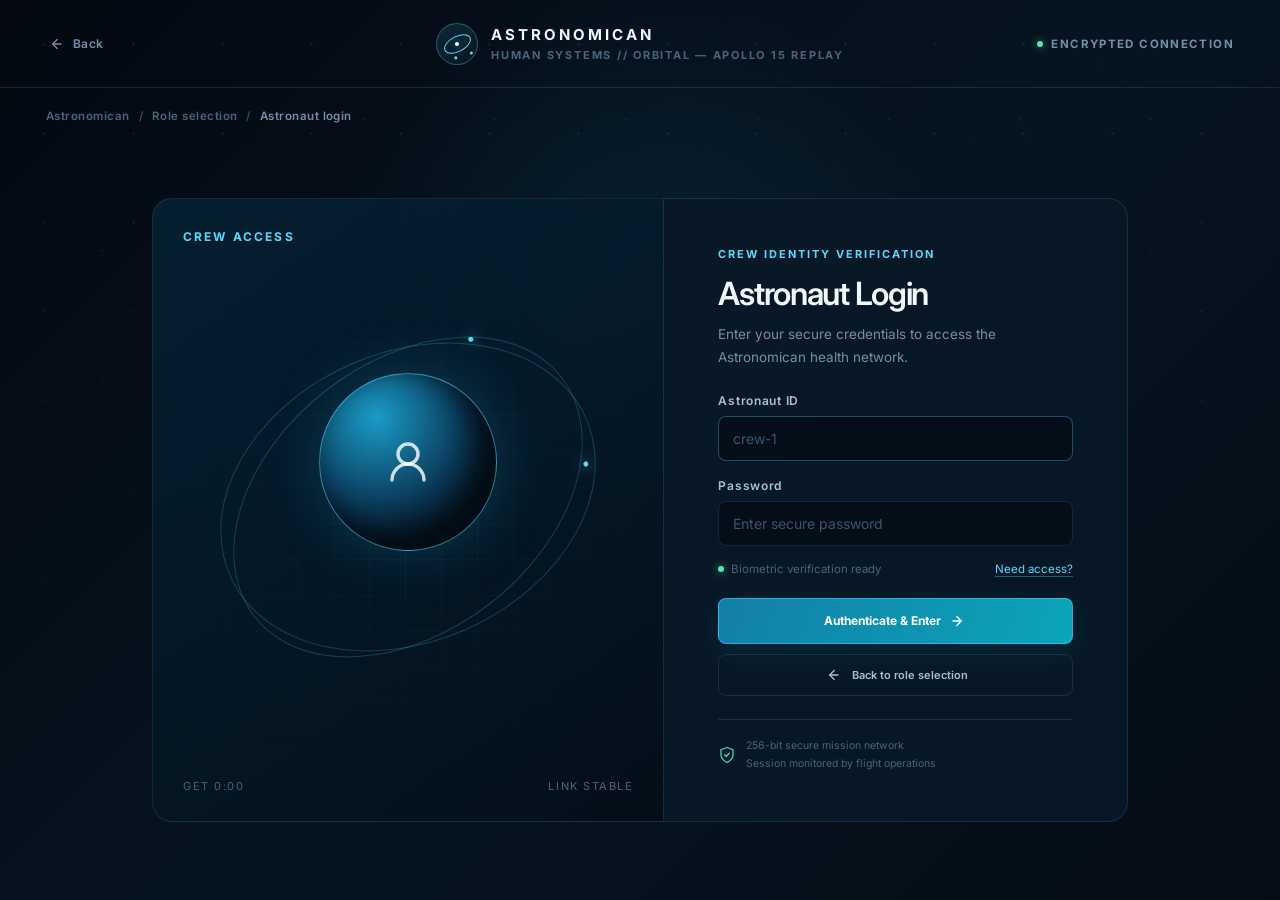
==== commit 68b70b6a: "Bug fixes" ====
--- a/console.html
+++ b/console.html
@@ -6,7 +6,6 @@
 <title>Redirecting…</title>
 <link rel="icon" href="assets/img/favicon.svg" type="image/svg+xml" />
 <script>
-  // console.html is kept only for old links/bookmarks; the app now lives at index.html.
   var hash = location.hash ? location.hash.replace('#astronaut', '#astronaut').replace('#mission-control', '#control-dashboard') : '#astronaut-dashboard';
   location.replace('index.html' + (hash || '#astronaut-dashboard'));
 </script>
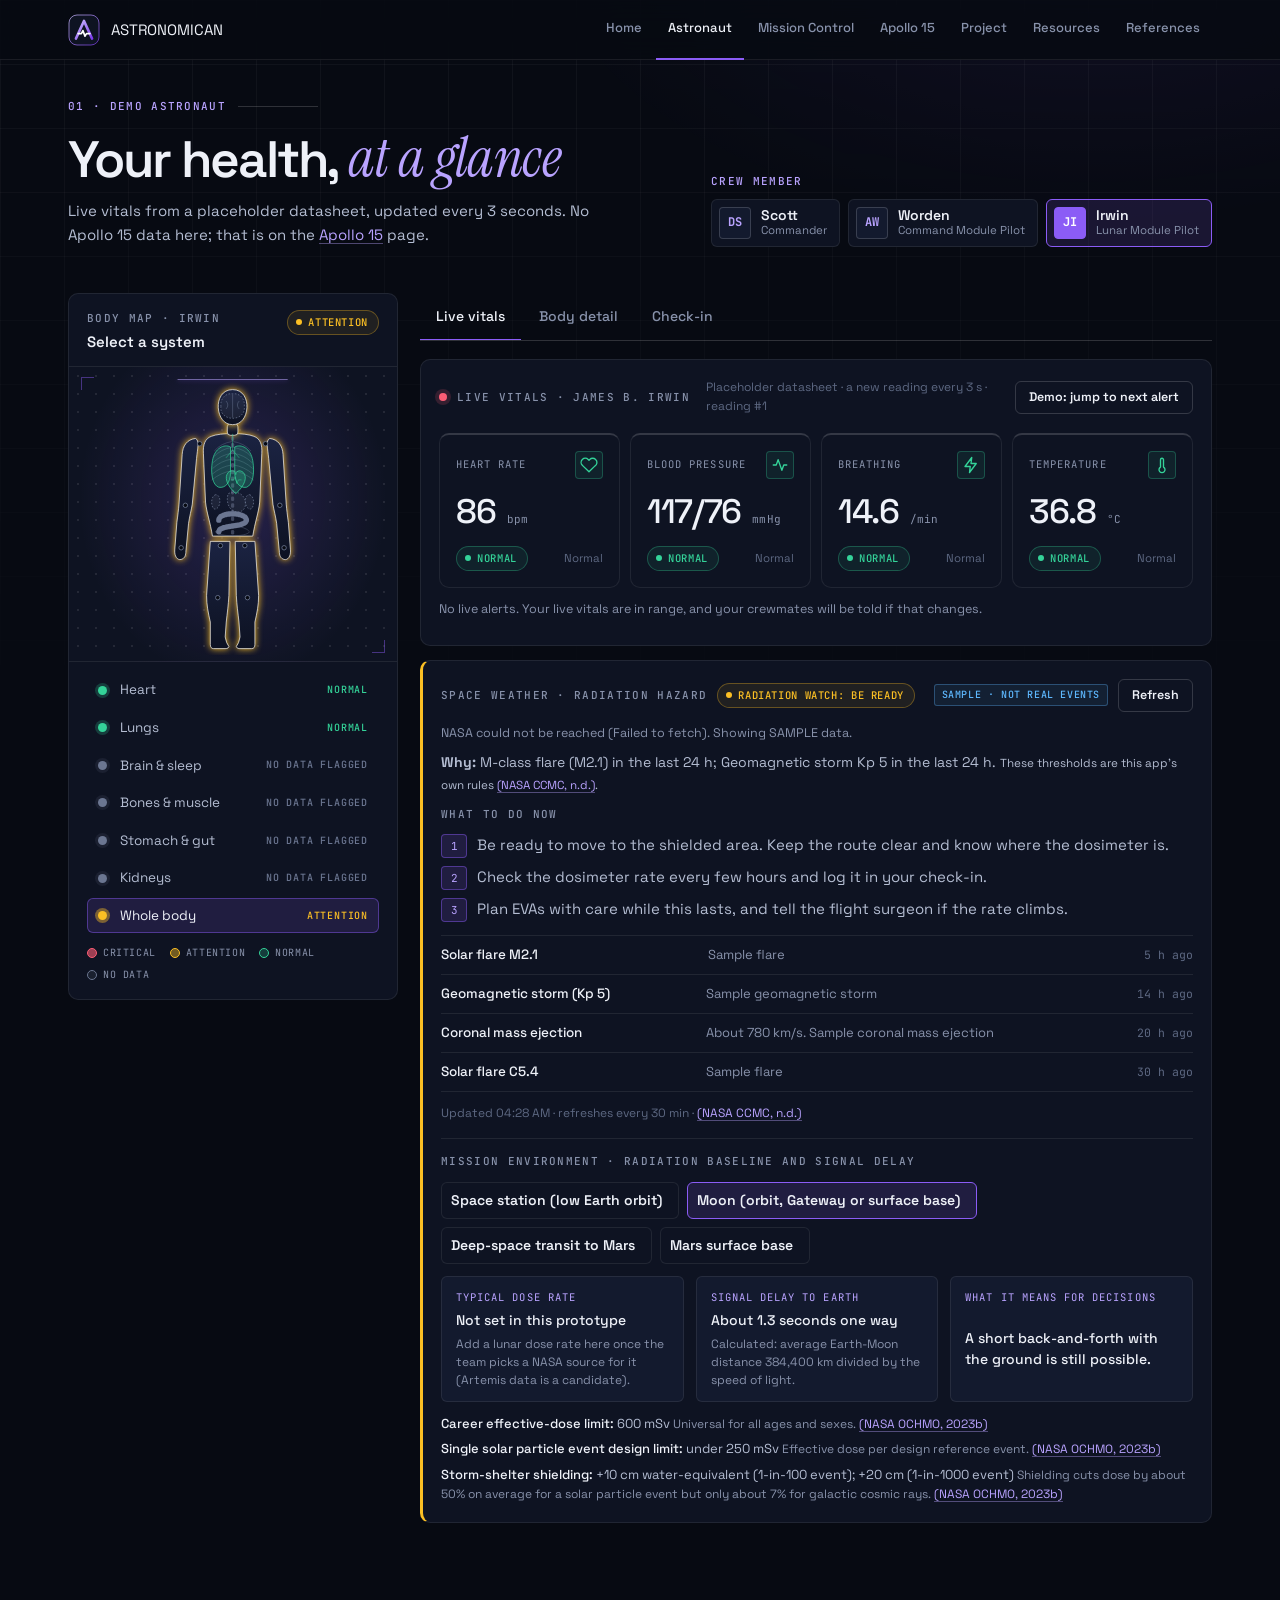
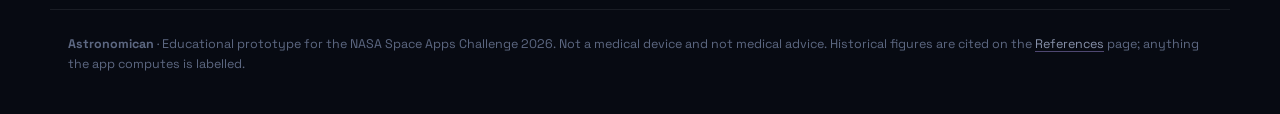
==== commit 21aeb95e: "Added DONKI Live Data" ====
--- a/console.html
+++ b/console.html
@@ -1,16 +1,19 @@
 <!DOCTYPE html>
 <html lang="en">
+
 <head>
-<meta charset="UTF-8" />
-<meta http-equiv="refresh" content="0; url=index.html#astronaut-dashboard" />
-<title>Redirecting…</title>
-<link rel="icon" href="assets/img/favicon.svg" type="image/svg+xml" />
-<script>
-  var hash = location.hash ? location.hash.replace('#astronaut', '#astronaut').replace('#mission-control', '#control-dashboard') : '#astronaut-dashboard';
-  location.replace('index.html' + (hash || '#astronaut-dashboard'));
-</script>
+  <meta charset="UTF-8" />
+  <meta http-equiv="refresh" content="0; url=index.html#astronaut-dashboard" />
+  <title>Redirecting…</title>
+  <link rel="icon" href="assets/img/favicon.svg" type="image/svg+xml" />
+  <script>
+    var hash = location.hash ? location.hash.replace('#astronaut', '#astronaut').replace('#mission-control', '#control-dashboard') : '#astronaut-dashboard';
+    location.replace('index.html' + (hash || '#astronaut-dashboard'));
+  </script>
 </head>
+
 <body>
-<p>Redirecting to <a href="index.html#astronaut-dashboard">the Astronomican app</a>…</p>
+  <p>Redirecting to <a href="index.html#astronaut-dashboard">the Astronomican app</a>…</p>
 </body>
-</html>
+
+</html>
